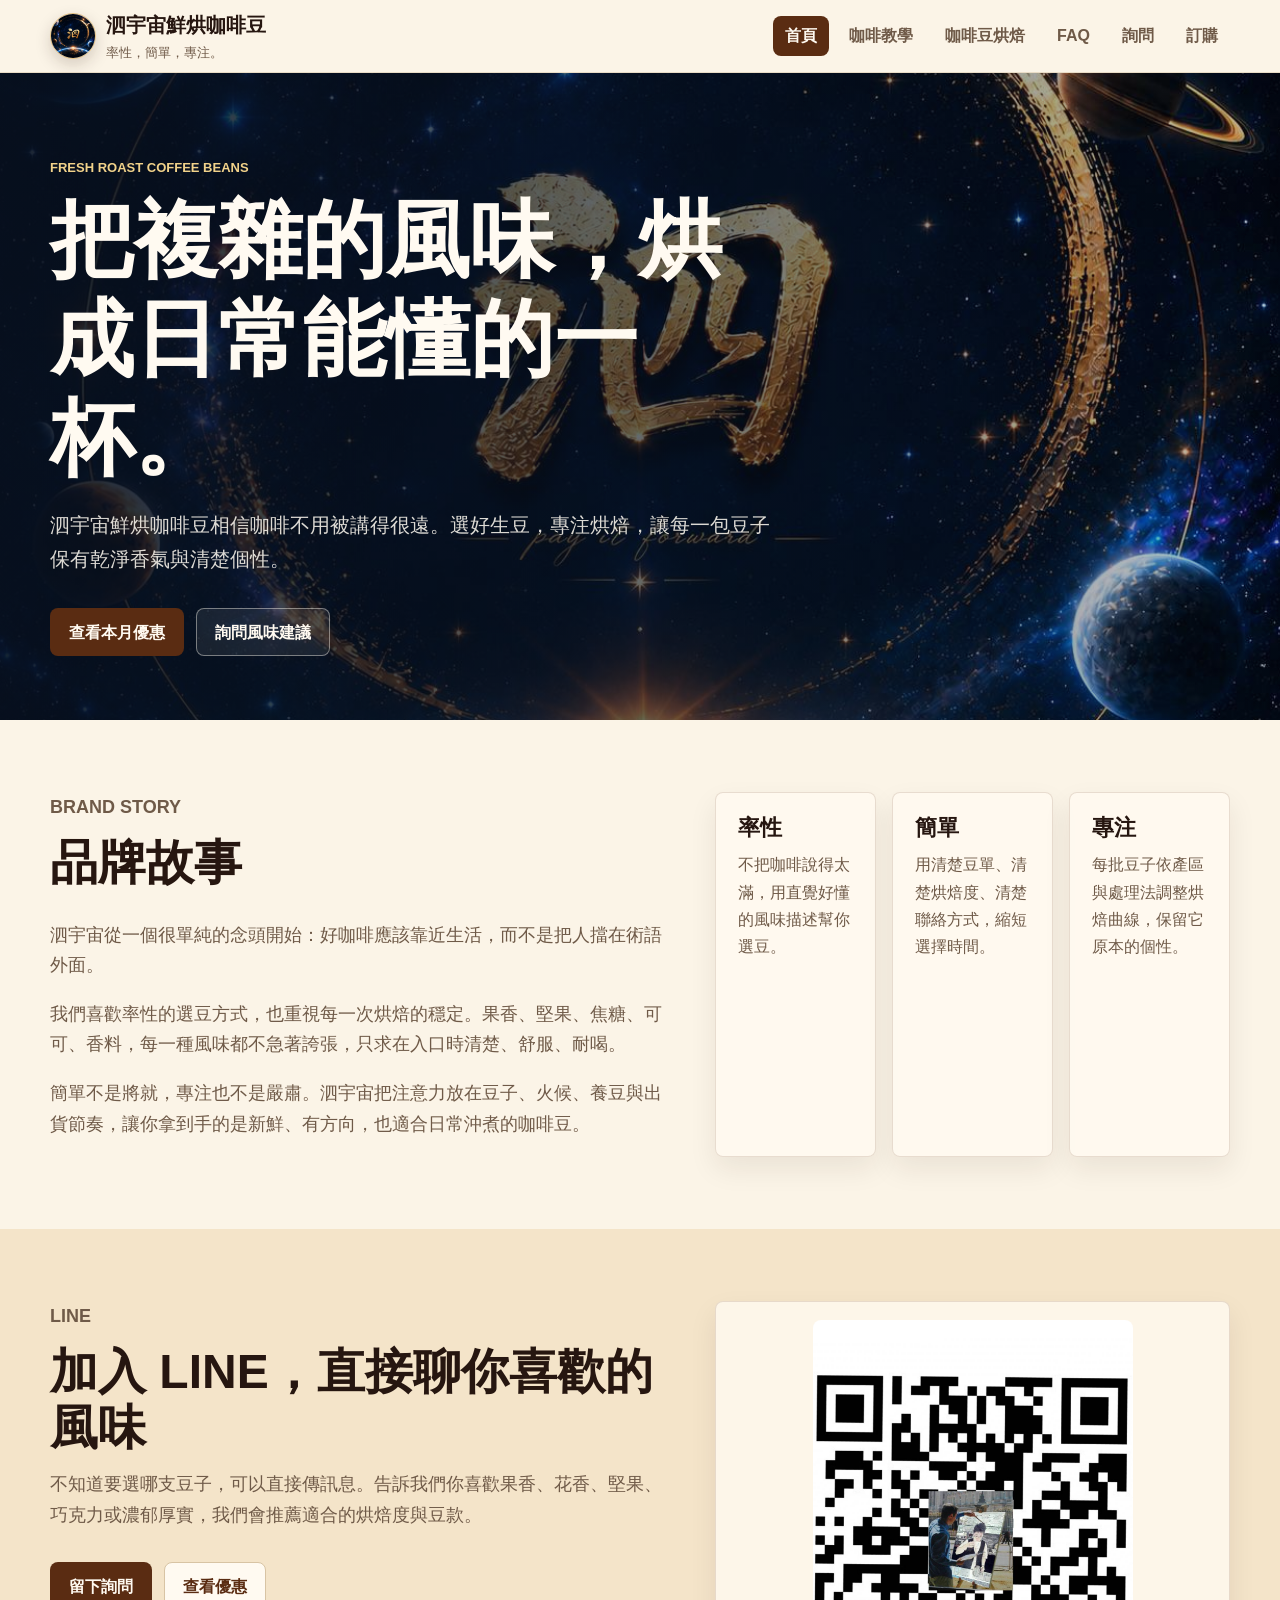
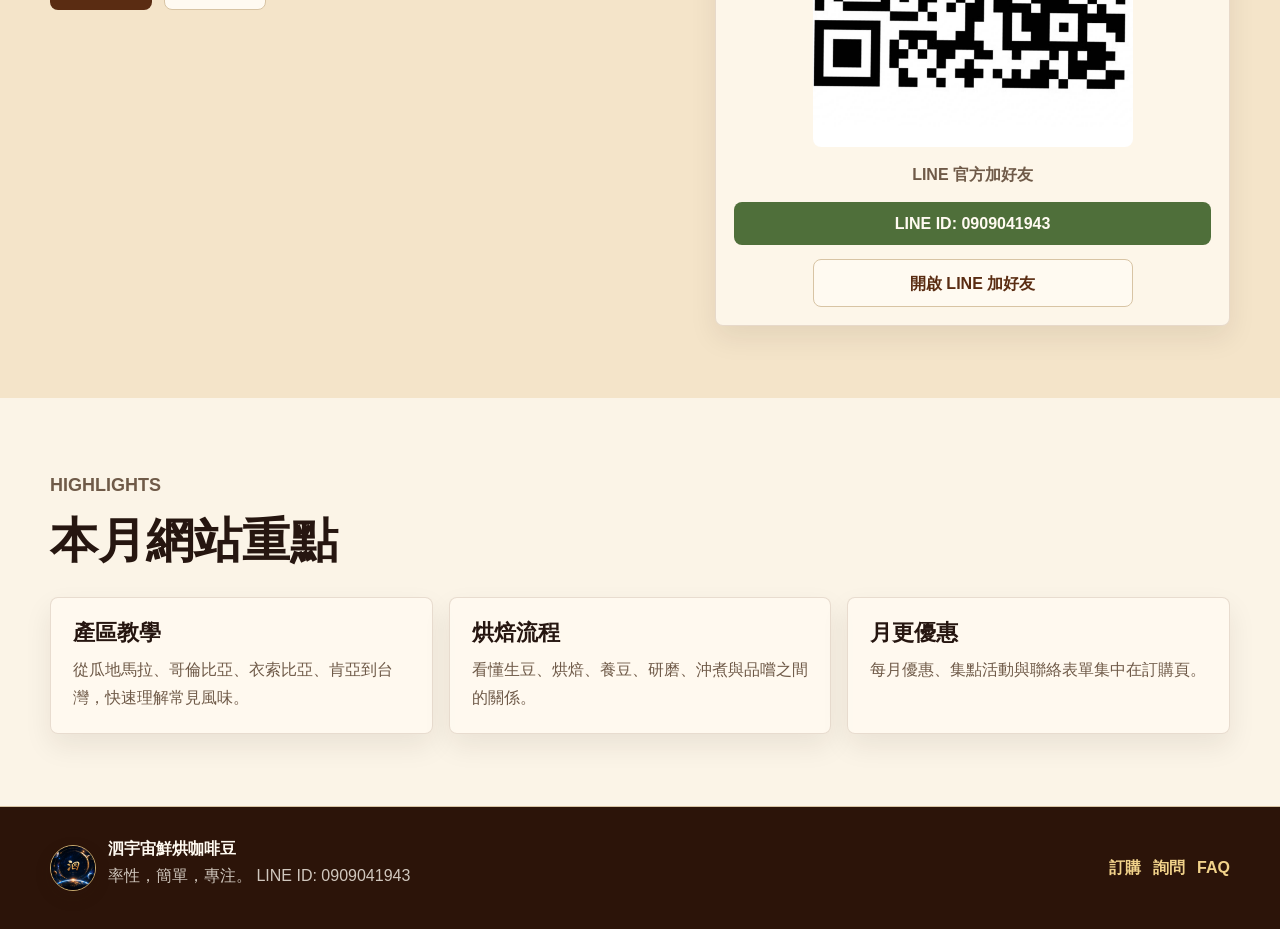
==== index.html @ 51070305 "Add files via upload" ====
<!doctype html>
<html lang="zh-Hant">
  <head>
    <meta charset="utf-8">
    <meta name="viewport" content="width=device-width, initial-scale=1">
    <title>泗宇宙鮮烘咖啡豆</title>
    <meta name="description" content="泗宇宙鮮烘咖啡豆，以率性、簡單、專注的方式烘出日常裡乾淨而有個性的咖啡。">
    <meta name="keywords" content="泗宇宙鮮烘咖啡豆, 鮮烘咖啡豆, 咖啡豆訂購, 手沖咖啡, LINE 訂購咖啡豆">
    <meta name="author" content="泗宇宙鮮烘咖啡豆">
    <meta name="theme-color" content="#07101f">
    <link rel="canonical" href="./index.html">
    <meta property="og:locale" content="zh_TW">
    <meta property="og:type" content="website">
    <meta property="og:site_name" content="泗宇宙鮮烘咖啡豆">
    <meta property="og:title" content="泗宇宙鮮烘咖啡豆">
    <meta property="og:description" content="率性、簡單、專注。以鮮烘豆單與 LINE 諮詢，找到適合日常的一杯咖啡。">
    <meta property="og:url" content="./index.html">
    <meta property="og:image" content="assets/images/social/og-siyu-coffee.png">
    <meta name="twitter:card" content="summary_large_image">
    <meta name="twitter:title" content="泗宇宙鮮烘咖啡豆">
    <meta name="twitter:description" content="率性、簡單、專注。以鮮烘豆單與 LINE 諮詢，找到適合日常的一杯咖啡。">
    <meta name="twitter:image" content="assets/images/social/og-siyu-coffee.png">
    <link rel="icon" href="assets/images/logo/siyu-logo.jpg">
    <link rel="apple-touch-icon" href="assets/images/logo/siyu-logo.jpg">
    <link rel="stylesheet" href="assets/css/styles.css">
    <script type="application/ld+json">
      {
        "@context": "https://schema.org",
        "@type": "Store",
        "name": "泗宇宙鮮烘咖啡豆",
        "description": "鮮烘咖啡豆、月豆單、咖啡風味建議與 LINE 訂購諮詢。",
        "image": "assets/images/social/og-siyu-coffee.png",
        "logo": "assets/images/logo/siyu-logo.jpg",
        "url": "./index.html",
        "contactPoint": {
          "@type": "ContactPoint",
          "contactType": "customer service",
          "telephone": "0909041943",
          "areaServed": "TW",
          "availableLanguage": ["zh-Hant"]
        }
      }
    </script>
  </head>
  <body data-page="home">
    <header class="site-header" id="site-header"></header>
    <main id="app" class="site-main"></main>
    <footer class="site-footer" id="site-footer"></footer>
    <script src="https://code.jquery.com/jquery-3.7.1.min.js"></script>
    <script src="assets/js/form-config.js"></script>
    <script src="assets/js/app.js"></script>
  </body>
</html>
---- assets/css/styles.css ----
:root {
  --ink: #261610;
  --muted: #6f5a48;
  --paper: #fbf4e7;
  --paper-strong: #f4e4c9;
  --coffee: #5a2c12;
  --coffee-dark: #2c1409;
  --gold: #d7a64f;
  --gold-soft: #f1d28a;
  --space: #07101f;
  --space-2: #102746;
  --leaf: #4f6f3a;
  --line: #d8c4a4;
  --white: #fffaf1;
  --danger: #9b2e1f;
  --success: #476d3b;
  --shadow: 0 16px 40px rgba(44, 20, 9, 0.16);
  --radius: 8px;
}

* {
  box-sizing: border-box;
}

html {
  scroll-behavior: smooth;
}

body {
  margin: 0;
  color: var(--ink);
  background: var(--paper);
  font-family: "Noto Sans TC", "Microsoft JhengHei", Arial, sans-serif;
  line-height: 1.7;
}

img {
  display: block;
  max-width: 100%;
}

a {
  color: inherit;
  text-decoration: none;
}

.site-header {
  position: sticky;
  top: 0;
  z-index: 30;
  border-bottom: 1px solid rgba(216, 196, 164, 0.5);
  background: rgba(251, 244, 231, 0.94);
  backdrop-filter: blur(12px);
}

.nav-wrap {
  display: flex;
  align-items: center;
  justify-content: space-between;
  width: min(1180px, calc(100% - 32px));
  min-height: 72px;
  margin: 0 auto;
  gap: 24px;
}

.brand-link {
  display: inline-grid;
  grid-template-columns: 46px minmax(0, 1fr);
  align-items: center;
  gap: 10px;
  min-width: 220px;
}

.brand-logo,
.footer-logo {
  width: 46px;
  height: 46px;
  border: 1px solid rgba(215, 166, 79, 0.65);
  border-radius: 50%;
  object-fit: cover;
  box-shadow: 0 6px 16px rgba(44, 20, 9, 0.18);
}

.brand-copy {
  display: grid;
  gap: 0;
  min-width: 0;
}

.brand-copy strong {
  font-size: 20px;
  letter-spacing: 0;
}

.brand-copy span {
  color: var(--muted);
  font-size: 13px;
}

.nav-toggle {
  display: none;
  width: 44px;
  height: 44px;
  border: 1px solid var(--line);
  border-radius: var(--radius);
  background: var(--white);
  color: var(--coffee);
  font-size: 24px;
  cursor: pointer;
}

.nav-list {
  display: flex;
  align-items: center;
  justify-content: flex-end;
  margin: 0;
  padding: 0;
  gap: 8px;
  list-style: none;
}

.nav-list a {
  display: inline-flex;
  align-items: center;
  min-height: 40px;
  padding: 0 12px;
  border-radius: var(--radius);
  color: var(--muted);
  font-weight: 700;
  white-space: nowrap;
}

.nav-list a:hover,
.nav-list a.is-active {
  background: var(--coffee);
  color: var(--white);
}

.site-main {
  min-height: calc(100vh - 220px);
}

.section {
  padding: 72px 0;
}

.section.alt {
  background: var(--paper-strong);
}

.container {
  width: min(1180px, calc(100% - 32px));
  margin: 0 auto;
}

.hero {
  position: relative;
  overflow: hidden;
  background: var(--space);
  color: var(--white);
}

.hero::before {
  content: "";
  position: absolute;
  inset: 0;
  background:
    linear-gradient(90deg, rgba(7, 16, 31, 0.92), rgba(7, 16, 31, 0.62), rgba(7, 16, 31, 0.2)),
    var(--hero-image);
  background-position: center;
  background-size: cover;
  transform: scale(1.02);
}

.hero .container {
  position: relative;
  display: grid;
  align-items: center;
  min-height: 620px;
  padding: 84px 0 64px;
}

.hero-content {
  max-width: 720px;
}

.kicker {
  margin: 0 0 12px;
  color: var(--gold-soft);
  font-size: 13px;
  font-weight: 800;
  letter-spacing: 0;
  text-transform: uppercase;
}

h1,
h2,
h3 {
  margin: 0;
  line-height: 1.18;
}

h1 {
  max-width: 760px;
  font-size: clamp(40px, 7vw, 84px);
}

h2 {
  font-size: clamp(28px, 4vw, 48px);
}

h3 {
  font-size: 22px;
}

.lead {
  max-width: 720px;
  margin: 20px 0 0;
  color: rgba(255, 250, 241, 0.86);
  font-size: 20px;
}

.page-hero {
  background:
    linear-gradient(135deg, rgba(251, 244, 231, 0.96), rgba(244, 228, 201, 0.92)),
    radial-gradient(circle at top right, rgba(215, 166, 79, 0.22), transparent 42%);
  border-bottom: 1px solid var(--line);
}

.page-hero .container {
  display: grid;
  grid-template-columns: minmax(0, 1fr) minmax(280px, 430px);
  align-items: center;
  padding: 72px 0;
  gap: 44px;
}

.simple-hero .container {
  grid-template-columns: 1fr;
}

.page-hero .lead {
  color: var(--muted);
}

.page-hero-image {
  aspect-ratio: 4 / 3;
  overflow: hidden;
  border: 1px solid rgba(90, 44, 18, 0.14);
  border-radius: var(--radius);
  box-shadow: var(--shadow);
  background: var(--white);
}

.page-hero-image img {
  width: 100%;
  height: 100%;
  object-fit: cover;
}

.actions {
  display: flex;
  flex-wrap: wrap;
  margin-top: 32px;
  gap: 12px;
}

.button {
  display: inline-flex;
  align-items: center;
  justify-content: center;
  min-height: 48px;
  padding: 0 18px;
  border: 1px solid transparent;
  border-radius: var(--radius);
  background: var(--coffee);
  color: var(--white);
  font-weight: 800;
  cursor: pointer;
}

.button:hover {
  background: var(--coffee-dark);
}

.button.secondary {
  border-color: rgba(255, 250, 241, 0.42);
  background: rgba(255, 250, 241, 0.08);
}

.button.light {
  border-color: var(--line);
  background: var(--white);
  color: var(--coffee);
}

.section-title {
  display: grid;
  max-width: 760px;
  margin-bottom: 28px;
  gap: 12px;
}

.section-title p {
  margin: 0;
  color: var(--muted);
  font-size: 18px;
}

.story-grid,
.line-grid,
.two-col {
  display: grid;
  grid-template-columns: minmax(0, 1.1fr) minmax(280px, 0.9fr);
  gap: 36px;
}

.prose {
  color: var(--muted);
  font-size: 18px;
}

.prose p {
  margin: 0 0 18px;
}

.card-grid {
  display: grid;
  grid-template-columns: repeat(3, minmax(0, 1fr));
  gap: 16px;
}

.card,
.form-panel,
.qr-panel {
  border: 1px solid rgba(90, 44, 18, 0.14);
  border-radius: var(--radius);
  background: rgba(255, 250, 241, 0.82);
  box-shadow: 0 12px 28px rgba(44, 20, 9, 0.08);
}

.card {
  padding: 22px;
}

.card p {
  margin: 10px 0 0;
  color: var(--muted);
}

.tag-row {
  display: flex;
  flex-wrap: wrap;
  margin-top: 16px;
  gap: 8px;
}

.tag {
  display: inline-flex;
  align-items: center;
  min-height: 30px;
  padding: 0 10px;
  border: 1px solid rgba(90, 44, 18, 0.16);
  border-radius: 999px;
  background: #fff7e8;
  color: var(--coffee);
  font-size: 13px;
  font-weight: 800;
}

.origin-grid {
  display: grid;
  grid-template-columns: repeat(4, minmax(0, 1fr));
  gap: 16px;
}

.origin-card h3 {
  display: flex;
  align-items: center;
  justify-content: space-between;
  gap: 12px;
}

.origin-card small {
  display: block;
  margin-top: 8px;
  color: var(--coffee);
  font-weight: 800;
}

.steps-grid {
  display: grid;
  grid-template-columns: repeat(5, minmax(0, 1fr));
  gap: 14px;
}

.step-card {
  display: grid;
  align-content: start;
}

.step-image,
.faq-image {
  overflow: hidden;
  margin: 0 0 16px;
  border: 1px solid rgba(90, 44, 18, 0.12);
  border-radius: var(--radius);
  background: var(--white);
}

.step-image {
  aspect-ratio: 4 / 3;
}

.step-image img,
.faq-image img {
  width: 100%;
  height: 100%;
  object-fit: cover;
}

.step-number {
  display: inline-flex;
  align-items: center;
  justify-content: center;
  width: 44px;
  height: 44px;
  margin-bottom: 14px;
  border-radius: 50%;
  background: var(--coffee);
  color: var(--white);
  font-weight: 900;
}

.focus {
  margin-top: 14px;
  padding-top: 12px;
  border-top: 1px solid var(--line);
  color: var(--coffee);
  font-size: 14px;
  font-weight: 800;
}

.faq-list {
  display: grid;
  gap: 12px;
}

.faq-card-grid {
  display: grid;
  grid-template-columns: repeat(2, minmax(0, 1fr));
  gap: 16px;
}

.faq-card {
  display: grid;
  grid-template-columns: 190px minmax(0, 1fr);
  gap: 18px;
  min-height: 156px;
  padding: 22px;
  border: 1px solid rgba(90, 44, 18, 0.16);
  border-radius: var(--radius);
  background:
    linear-gradient(135deg, rgba(255, 250, 241, 0.96), rgba(244, 228, 201, 0.72));
  box-shadow: 0 12px 28px rgba(44, 20, 9, 0.08);
}

.faq-image {
  align-self: stretch;
  min-height: 164px;
  margin: 0;
}

.faq-copy {
  display: grid;
  grid-template-columns: 72px minmax(0, 1fr);
  gap: 18px;
  align-items: start;
}

.faq-badge {
  display: inline-flex;
  align-items: center;
  justify-content: center;
  width: 64px;
  height: 64px;
  border-radius: 50%;
  background: var(--coffee);
  color: var(--white);
  font-size: 20px;
  font-weight: 900;
}

.faq-card h3 {
  font-size: 21px;
}

.faq-card p {
  margin: 10px 0 0;
  color: var(--muted);
}

.faq-item {
  border: 1px solid rgba(90, 44, 18, 0.16);
  border-radius: var(--radius);
  background: var(--white);
}

.faq-question {
  width: 100%;
  min-height: 58px;
  padding: 14px 18px;
  border: 0;
  background: transparent;
  color: var(--ink);
  font: inherit;
  font-weight: 900;
  text-align: left;
  cursor: pointer;
}

.faq-answer {
  display: none;
  padding: 0 18px 18px;
  color: var(--muted);
}

.faq-item.is-open .faq-answer {
  display: block;
}

.qr-panel {
  display: grid;
  align-content: start;
  padding: 18px;
  gap: 14px;
}

.qr-link {
  display: grid;
  gap: 14px;
  text-align: center;
}

.qr-link img {
  width: min(100%, 320px);
  margin: 0 auto;
  border-radius: var(--radius);
}

.qr-link span {
  color: var(--muted);
  font-weight: 900;
}

.qr-link:hover span {
  color: var(--coffee);
}

.qr-panel p {
  margin: 0;
  color: var(--muted);
  text-align: center;
}

.line-id {
  display: inline-flex;
  align-items: center;
  justify-content: center;
  padding: 8px 12px;
  border-radius: var(--radius);
  background: var(--leaf);
  color: var(--white);
  font-weight: 900;
}

.qr-button {
  width: min(100%, 320px);
  margin: 0 auto;
}

.menu-grid {
  display: grid;
  grid-template-columns: repeat(4, minmax(0, 1fr));
  gap: 16px;
}

.bean-meta {
  margin-top: 12px;
  color: var(--coffee);
  font-weight: 900;
}

.note-list {
  display: grid;
  margin: 0;
  padding: 0;
  gap: 10px;
  list-style: none;
}

.note-list li {
  padding: 14px 16px;
  border-left: 4px solid var(--gold);
  border-radius: var(--radius);
  background: var(--white);
  color: var(--muted);
}

.form-panel {
  padding: 24px;
}

.form-grid {
  display: grid;
  grid-template-columns: repeat(2, minmax(0, 1fr));
  gap: 16px;
}

.field.full {
  grid-column: 1 / -1;
}

label {
  display: grid;
  gap: 6px;
  color: var(--coffee);
  font-weight: 900;
}

input,
select,
textarea {
  width: 100%;
  min-height: 46px;
  padding: 10px 12px;
  border: 1px solid var(--line);
  border-radius: var(--radius);
  background: var(--white);
  color: var(--ink);
  font: inherit;
}

textarea {
  min-height: 132px;
  resize: vertical;
}

.form-status {
  min-height: 28px;
  margin-top: 14px;
  color: var(--muted);
  font-weight: 800;
}

.form-status.success {
  color: var(--success);
}

.form-status.error {
  color: var(--danger);
}

.site-footer {
  border-top: 1px solid var(--line);
  background: var(--coffee-dark);
  color: var(--white);
}

.footer-wrap {
  display: grid;
  grid-template-columns: minmax(0, 1fr) auto;
  align-items: center;
  width: min(1180px, calc(100% - 32px));
  margin: 0 auto;
  padding: 28px 0;
  gap: 20px;
}

.footer-wrap p {
  margin: 0;
  color: rgba(255, 250, 241, 0.78);
}

.footer-wrap > div:first-child {
  display: grid;
  grid-template-columns: 46px minmax(0, 1fr);
  align-items: center;
  gap: 12px;
}

.footer-logo {
  grid-row: span 2;
  border-color: rgba(241, 210, 138, 0.8);
}

.mini-links {
  display: flex;
  flex-wrap: wrap;
  gap: 12px;
}

.mini-links a {
  color: var(--gold-soft);
  font-weight: 800;
}

.thanks-panel {
  display: grid;
  min-height: 58vh;
  place-items: center;
  text-align: center;
}

.thanks-panel .card {
  max-width: 620px;
}

.thanks-panel h1 {
  font-size: clamp(30px, 5vw, 48px);
}

@media (max-width: 980px) {
  .page-hero .container,
  .story-grid,
  .line-grid,
  .two-col {
    grid-template-columns: 1fr;
  }

  .origin-grid,
  .menu-grid {
    grid-template-columns: repeat(2, minmax(0, 1fr));
  }

  .steps-grid {
    grid-template-columns: repeat(2, minmax(0, 1fr));
  }

  .card-grid {
    grid-template-columns: 1fr;
  }

  .faq-card-grid {
    grid-template-columns: 1fr;
  }
}

@media (max-width: 760px) {
  .nav-wrap {
    min-height: 64px;
  }

  .brand-link {
    grid-template-columns: 40px minmax(0, 1fr);
    min-width: 0;
  }

  .brand-logo {
    width: 40px;
    height: 40px;
  }

  .brand-copy strong {
    font-size: 17px;
  }

  .brand-copy span {
    font-size: 12px;
  }

  .nav-toggle {
    display: inline-flex;
    align-items: center;
    justify-content: center;
  }

  .nav-list {
    position: absolute;
    top: 64px;
    right: 16px;
    left: 16px;
    display: none;
    padding: 10px;
    border: 1px solid var(--line);
    border-radius: var(--radius);
    background: var(--white);
    box-shadow: var(--shadow);
  }

  .nav-list.is-open {
    display: grid;
  }

  .nav-list a {
    justify-content: center;
  }

  .hero .container {
    min-height: 560px;
  }

  .lead {
    font-size: 18px;
  }

  .section {
    padding: 52px 0;
  }

  .origin-grid,
  .menu-grid,
  .steps-grid,
  .form-grid {
    grid-template-columns: 1fr;
  }

  .faq-card {
    grid-template-columns: 1fr;
  }

  .faq-copy {
    grid-template-columns: 1fr;
  }

  .footer-wrap {
    grid-template-columns: 1fr;
  }
}
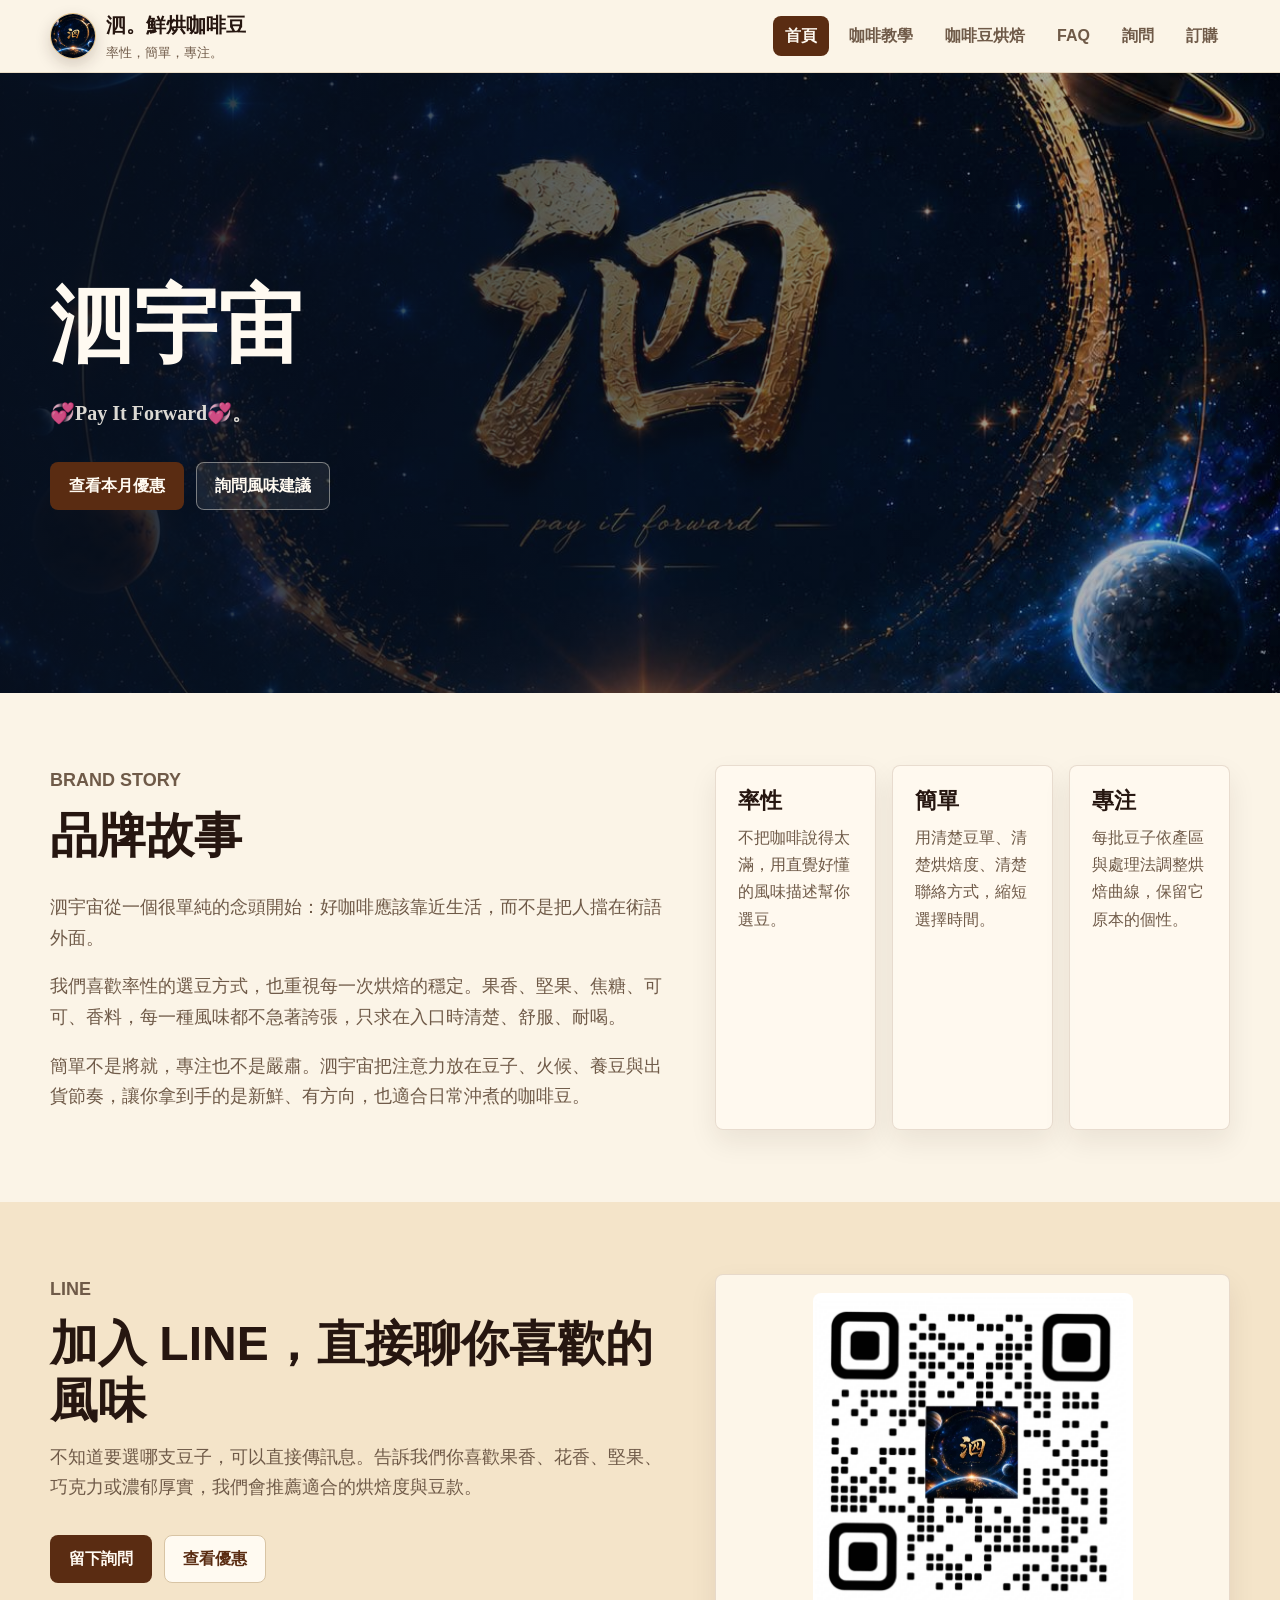
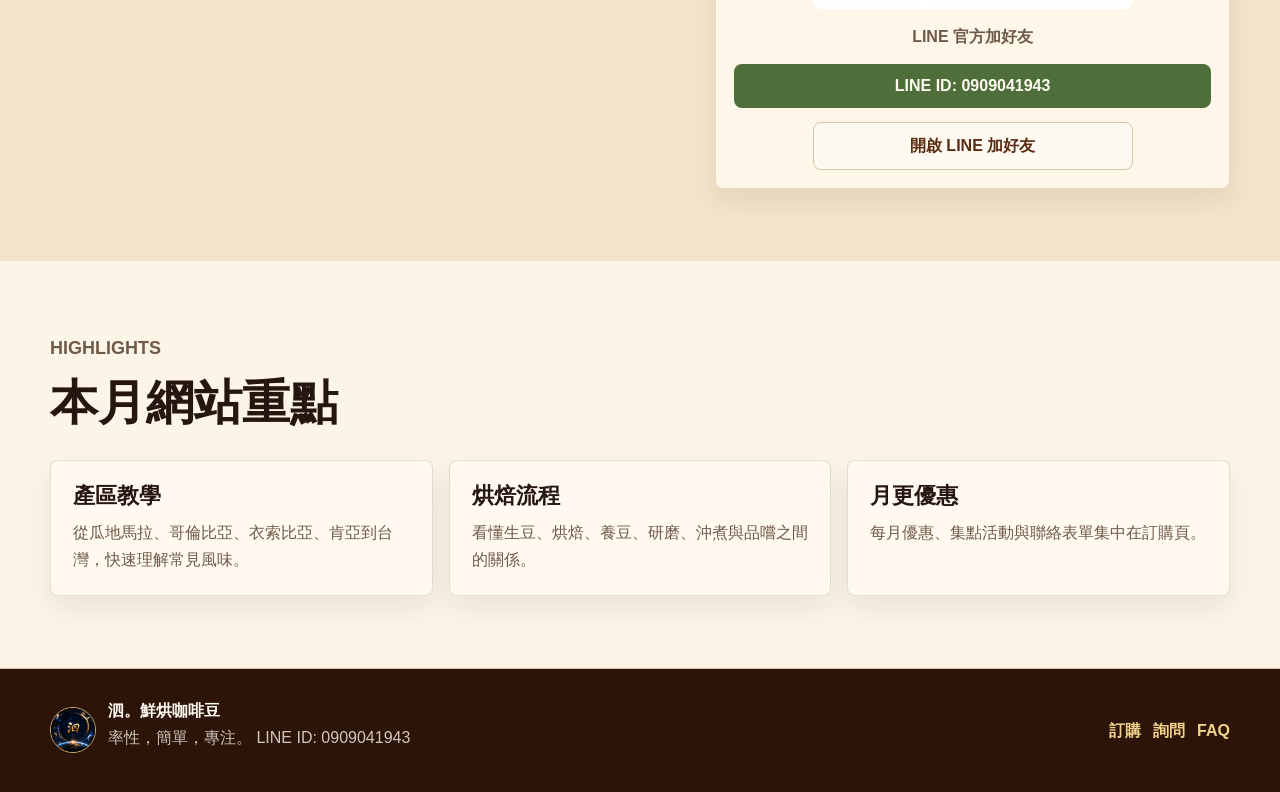
==== commit 95d1ecca: "Add files via upload" ====
--- a/index.html
+++ b/index.html
@@ -1,53 +1,53 @@
-<!doctype html>
-<html lang="zh-Hant">
-  <head>
-    <meta charset="utf-8">
-    <meta name="viewport" content="width=device-width, initial-scale=1">
-    <title>泗宇宙鮮烘咖啡豆</title>
-    <meta name="description" content="泗宇宙鮮烘咖啡豆，以率性、簡單、專注的方式烘出日常裡乾淨而有個性的咖啡。">
-    <meta name="keywords" content="泗宇宙鮮烘咖啡豆, 鮮烘咖啡豆, 咖啡豆訂購, 手沖咖啡, LINE 訂購咖啡豆">
-    <meta name="author" content="泗宇宙鮮烘咖啡豆">
-    <meta name="theme-color" content="#07101f">
-    <link rel="canonical" href="./index.html">
-    <meta property="og:locale" content="zh_TW">
-    <meta property="og:type" content="website">
-    <meta property="og:site_name" content="泗宇宙鮮烘咖啡豆">
-    <meta property="og:title" content="泗宇宙鮮烘咖啡豆">
-    <meta property="og:description" content="率性、簡單、專注。以鮮烘豆單與 LINE 諮詢，找到適合日常的一杯咖啡。">
-    <meta property="og:url" content="./index.html">
-    <meta property="og:image" content="assets/images/social/og-siyu-coffee.png">
-    <meta name="twitter:card" content="summary_large_image">
-    <meta name="twitter:title" content="泗宇宙鮮烘咖啡豆">
-    <meta name="twitter:description" content="率性、簡單、專注。以鮮烘豆單與 LINE 諮詢，找到適合日常的一杯咖啡。">
-    <meta name="twitter:image" content="assets/images/social/og-siyu-coffee.png">
-    <link rel="icon" href="assets/images/logo/siyu-logo.jpg">
-    <link rel="apple-touch-icon" href="assets/images/logo/siyu-logo.jpg">
-    <link rel="stylesheet" href="assets/css/styles.css">
-    <script type="application/ld+json">
-      {
-        "@context": "https://schema.org",
-        "@type": "Store",
-        "name": "泗宇宙鮮烘咖啡豆",
-        "description": "鮮烘咖啡豆、月豆單、咖啡風味建議與 LINE 訂購諮詢。",
-        "image": "assets/images/social/og-siyu-coffee.png",
-        "logo": "assets/images/logo/siyu-logo.jpg",
-        "url": "./index.html",
-        "contactPoint": {
-          "@type": "ContactPoint",
-          "contactType": "customer service",
-          "telephone": "0909041943",
-          "areaServed": "TW",
-          "availableLanguage": ["zh-Hant"]
-        }
-      }
-    </script>
-  </head>
-  <body data-page="home">
-    <header class="site-header" id="site-header"></header>
-    <main id="app" class="site-main"></main>
-    <footer class="site-footer" id="site-footer"></footer>
-    <script src="https://code.jquery.com/jquery-3.7.1.min.js"></script>
-    <script src="assets/js/form-config.js"></script>
-    <script src="assets/js/app.js"></script>
-  </body>
-</html>
+<!doctype html>
+<html lang="zh-Hant">
+  <head>
+    <meta charset="utf-8">
+    <meta name="viewport" content="width=device-width, initial-scale=1">
+    <title>泗。鮮烘咖啡豆</title>
+    <meta name="description" content="泗。鮮烘咖啡豆，以率性、簡單、專注的方式烘出日常裡乾淨而有個性的咖啡。">
+    <meta name="keywords" content="泗。鮮烘咖啡豆, 鮮烘咖啡豆, 咖啡豆訂購, 手沖咖啡, LINE 訂購咖啡豆">
+    <meta name="author" content="泗。鮮烘咖啡豆">
+    <meta name="theme-color" content="#07101f">
+    <link rel="canonical" href="./index.html">
+    <meta property="og:locale" content="zh_TW">
+    <meta property="og:type" content="website">
+    <meta property="og:site_name" content="泗。鮮烘咖啡豆">
+    <meta property="og:title" content="泗。鮮烘咖啡豆">
+    <meta property="og:description" content="率性、簡單、專注。以鮮烘豆單與 LINE 諮詢，找到適合日常的一杯咖啡。">
+    <meta property="og:url" content="./index.html">
+    <meta property="og:image" content="assets/images/social/og-siyu-coffee.png">
+    <meta name="twitter:card" content="summary_large_image">
+    <meta name="twitter:title" content="泗。鮮烘咖啡豆">
+    <meta name="twitter:description" content="率性、簡單、專注。以鮮烘豆單與 LINE 諮詢，找到適合日常的一杯咖啡。">
+    <meta name="twitter:image" content="assets/images/social/og-siyu-coffee.png">
+    <link rel="icon" href="assets/images/logo/siyu-logo.jpg">
+    <link rel="apple-touch-icon" href="assets/images/logo/siyu-logo.jpg">
+    <link rel="stylesheet" href="assets/css/styles.css">
+    <script type="application/ld+json">
+      {
+        "@context": "https://schema.org",
+        "@type": "Store",
+        "name": "泗。鮮烘咖啡豆",
+        "description": "鮮烘咖啡豆、月豆單、咖啡風味建議與 LINE 訂購諮詢。",
+        "image": "assets/images/social/og-siyu-coffee.png",
+        "logo": "assets/images/logo/siyu-logo.jpg",
+        "url": "./index.html",
+        "contactPoint": {
+          "@type": "ContactPoint",
+          "contactType": "customer service",
+          "telephone": "0909041943",
+          "areaServed": "TW",
+          "availableLanguage": ["zh-Hant"]
+        }
+      }
+    </script>
+  </head>
+  <body data-page="home">
+    <header class="site-header" id="site-header"></header>
+    <main id="app" class="site-main"></main>
+    <footer class="site-footer" id="site-footer"></footer>
+    <script src="https://code.jquery.com/jquery-3.7.1.min.js"></script>
+    <script src="assets/js/form-config.js"></script>
+    <script src="assets/js/app.js"></script>
+  </body>
+</html>
--- a/assets/css/styles.css
+++ b/assets/css/styles.css
@@ -184,6 +184,19 @@
   max-width: 720px;
 }
 
+.hero-content h1,
+.hero-content .lead {
+  font-family: "Segoe Print", "DFKai-SB", "KaiTi", "Microsoft JhengHei", cursive;
+}
+
+.hero-content h1 {
+  font-weight: 700;
+}
+
+.hero-content .lead {
+  font-weight: 600;
+}
+
 .kicker {
   margin: 0 0 12px;
   color: var(--gold-soft);
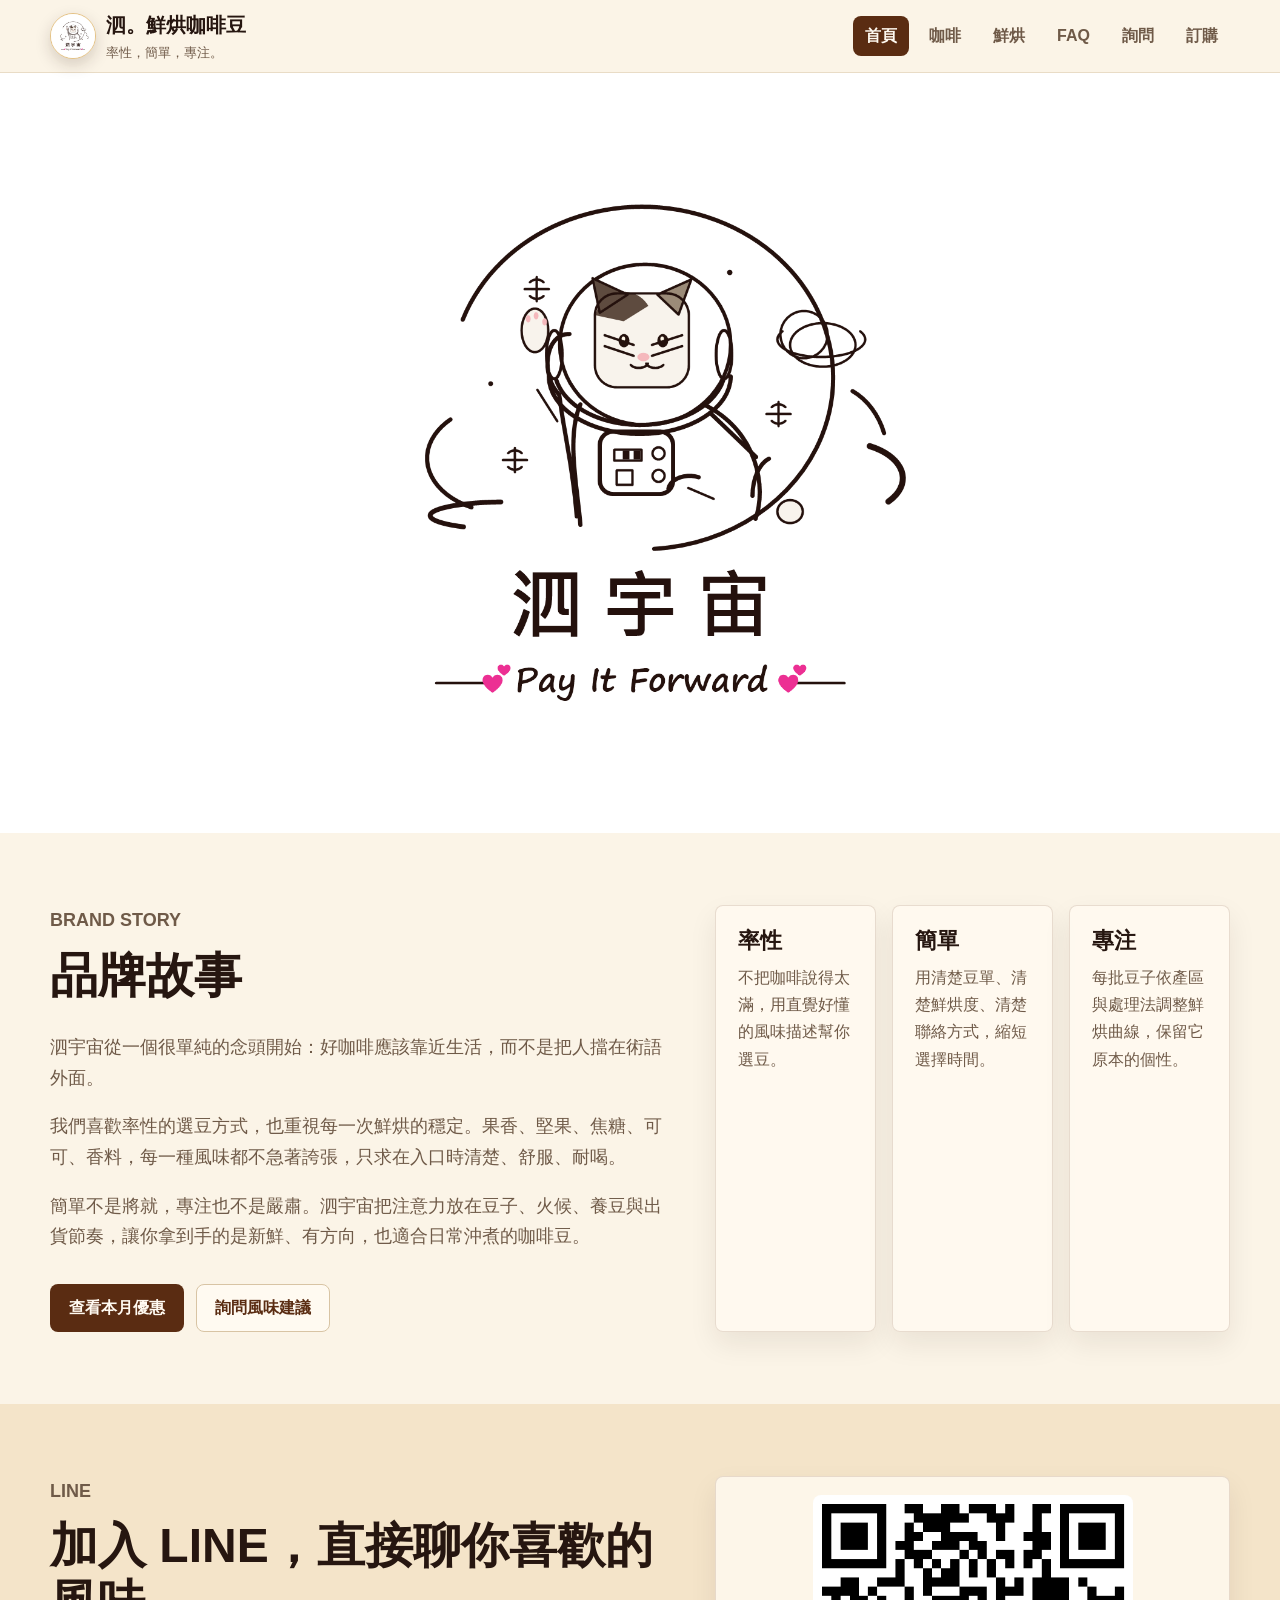
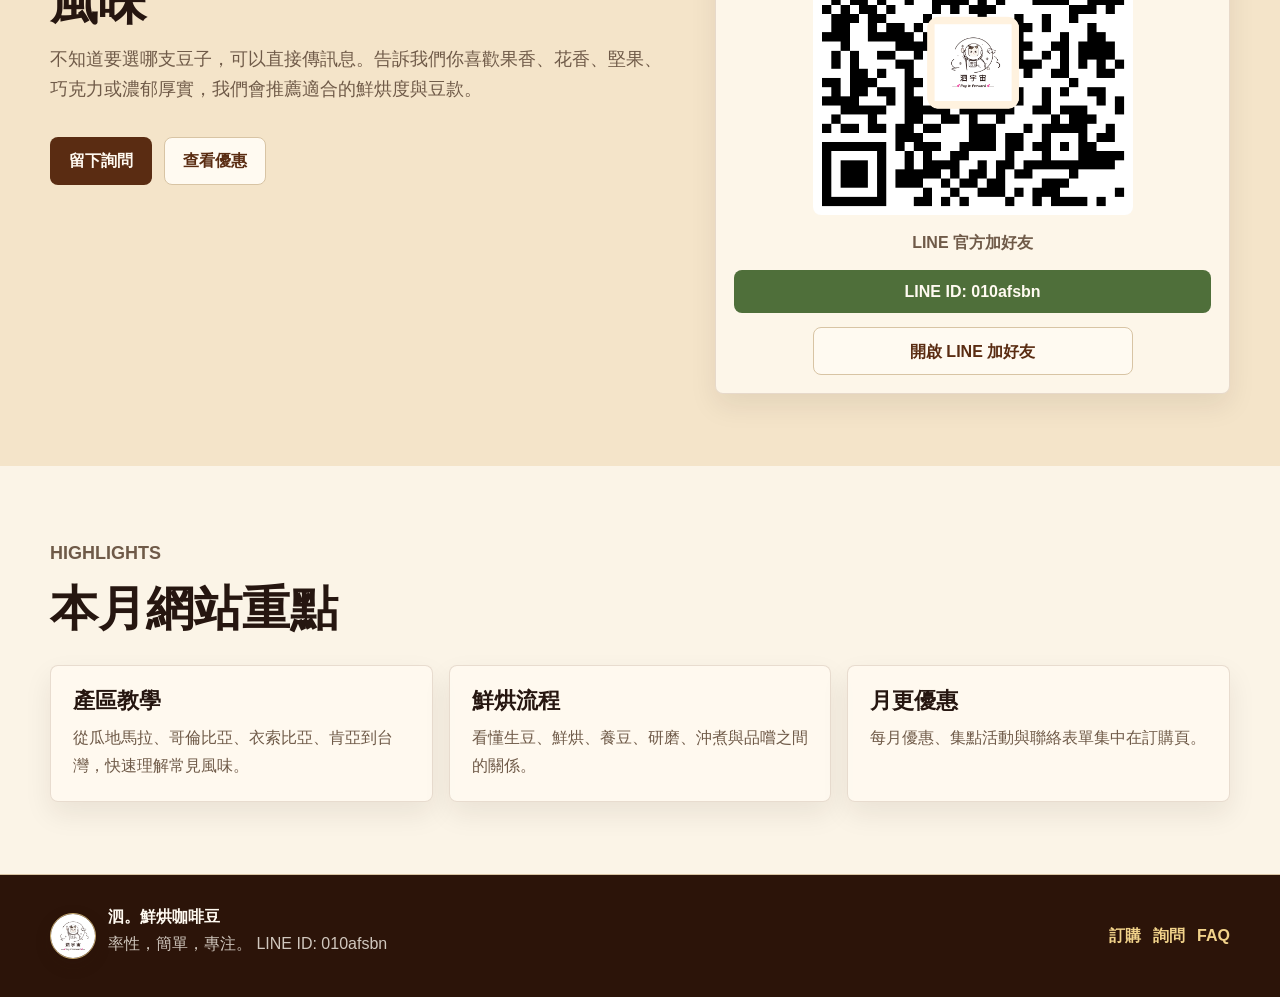
==== commit ca781620: "Add files via upload" ====
--- a/index.html
+++ b/index.html
@@ -20,8 +20,8 @@
     <meta name="twitter:title" content="泗。鮮烘咖啡豆">
     <meta name="twitter:description" content="率性、簡單、專注。以鮮烘豆單與 LINE 諮詢，找到適合日常的一杯咖啡。">
     <meta name="twitter:image" content="assets/images/social/og-siyu-coffee.png">
-    <link rel="icon" href="assets/images/logo/siyu-logo.jpg">
-    <link rel="apple-touch-icon" href="assets/images/logo/siyu-logo.jpg">
+    <link rel="icon" href="assets/images/logo/siyu-logo-cat.png">
+    <link rel="apple-touch-icon" href="assets/images/logo/siyu-logo-cat.png">
     <link rel="stylesheet" href="assets/css/styles.css">
     <script type="application/ld+json">
       {
@@ -30,15 +30,15 @@
         "name": "泗。鮮烘咖啡豆",
         "description": "鮮烘咖啡豆、月豆單、咖啡風味建議與 LINE 訂購諮詢。",
         "image": "assets/images/social/og-siyu-coffee.png",
-        "logo": "assets/images/logo/siyu-logo.jpg",
+        "logo": "assets/images/logo/siyu-logo-cat.png",
         "url": "./index.html",
-        "contactPoint": {
-          "@type": "ContactPoint",
-          "contactType": "customer service",
-          "telephone": "0909041943",
-          "areaServed": "TW",
-          "availableLanguage": ["zh-Hant"]
-        }
+        "contactPoint": {
+          "@type": "ContactPoint",
+          "contactType": "customer service",
+          "url": "https://page.line.me/010afsbn",
+          "areaServed": "TW",
+          "availableLanguage": ["zh-Hant"]
+        }
       }
     </script>
   </head>
--- a/assets/css/styles.css
+++ b/assets/css/styles.css
@@ -153,6 +153,18 @@
   margin: 0 auto;
 }
 
+.sr-only {
+  position: absolute;
+  width: 1px;
+  height: 1px;
+  padding: 0;
+  margin: -1px;
+  overflow: hidden;
+  clip: rect(0, 0, 0, 0);
+  white-space: nowrap;
+  border: 0;
+}
+
 .hero {
   position: relative;
   overflow: hidden;
@@ -170,6 +182,20 @@
   background-position: center;
   background-size: cover;
   transform: scale(1.02);
+}
+
+body[data-page="home"] .hero {
+  background: #ffffff;
+  color: var(--ink);
+}
+
+body[data-page="home"] .hero::before {
+  background: var(--hero-image) center / contain no-repeat #ffffff;
+  transform: none;
+}
+
+body[data-page="home"] .hero .container {
+  min-height: min(760px, calc(100vh - 72px));
 }
 
 .hero .container {
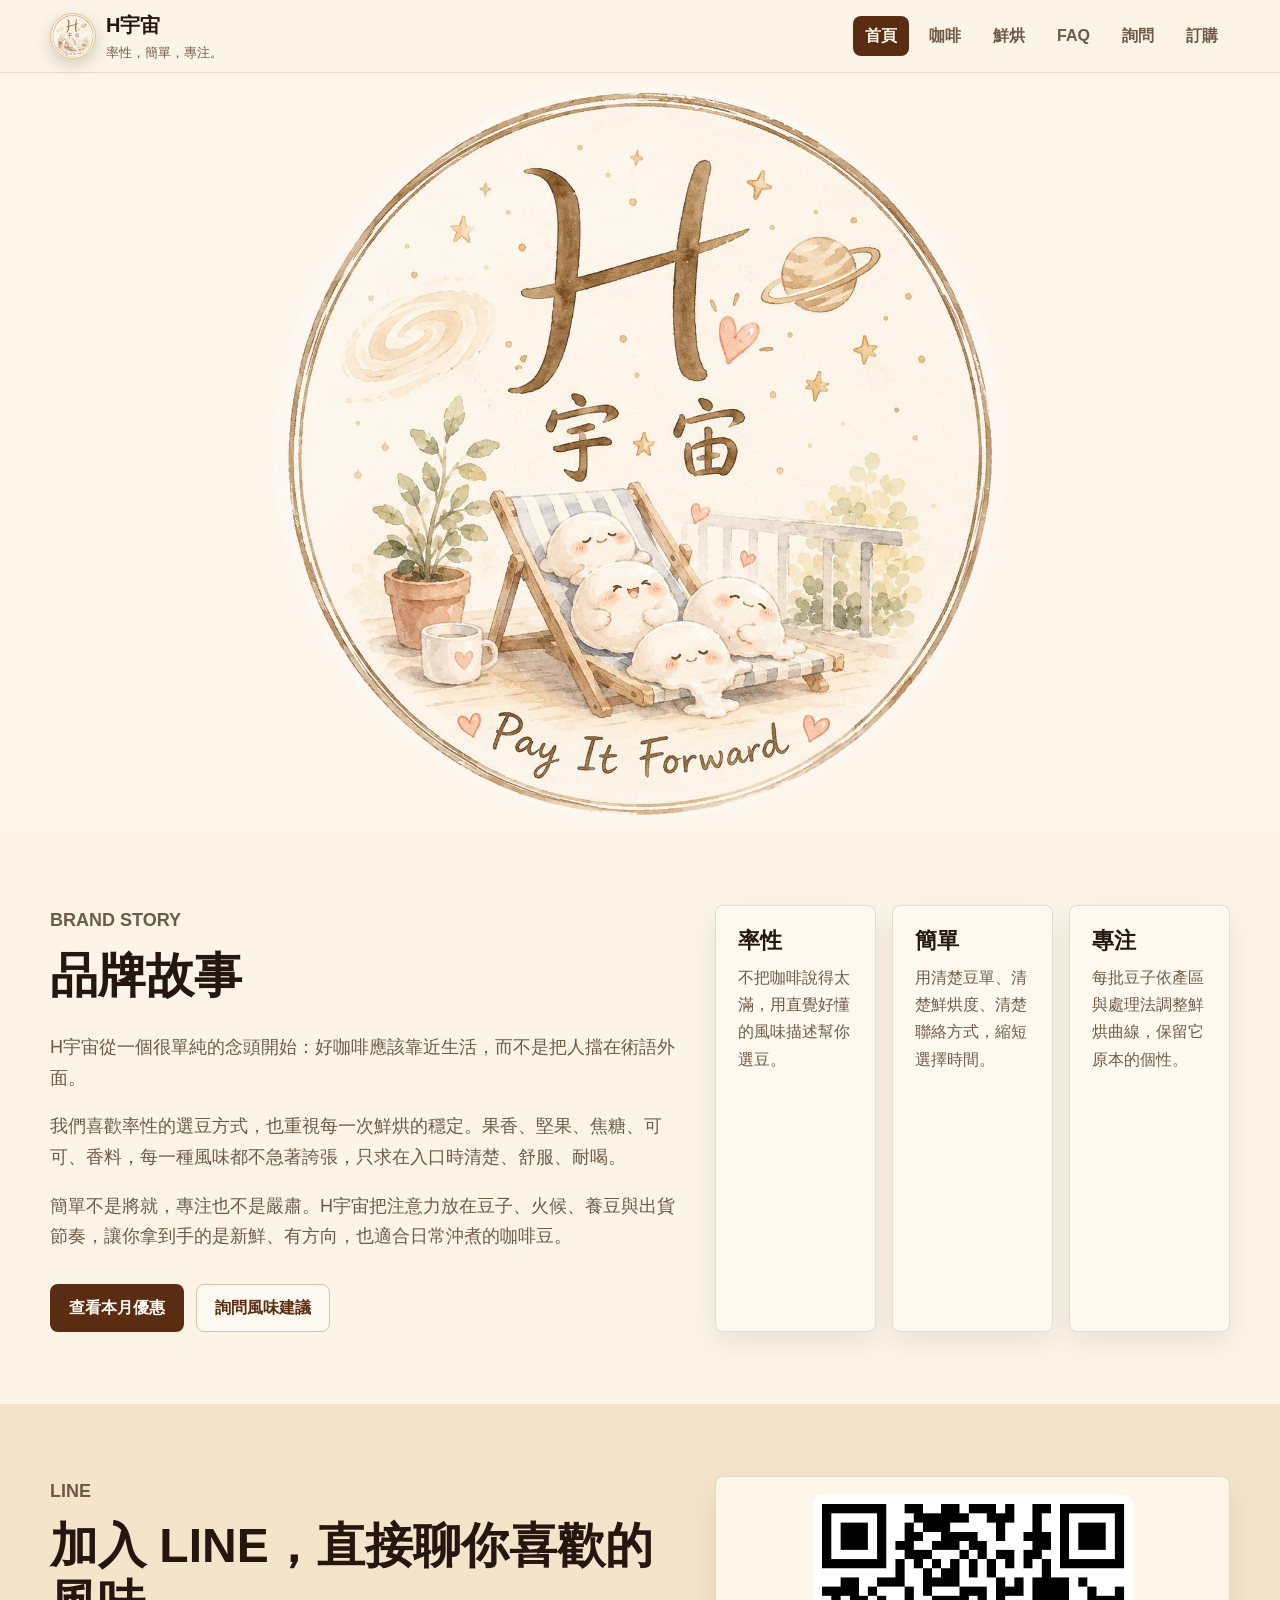
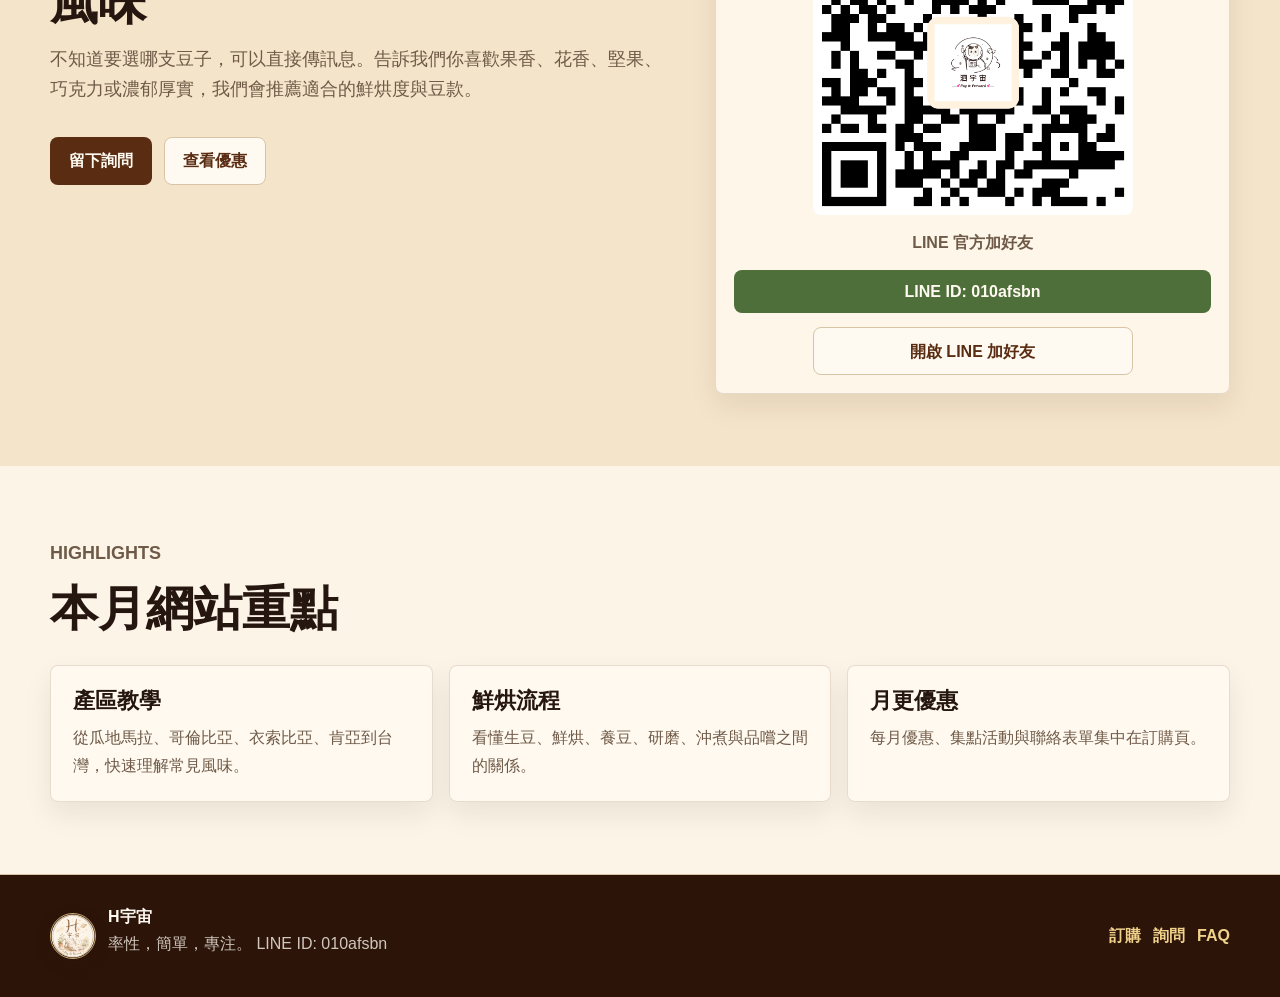
==== commit 590bc818: "Add files via upload" ====
--- a/index.html
+++ b/index.html
@@ -3,35 +3,35 @@
   <head>
     <meta charset="utf-8">
     <meta name="viewport" content="width=device-width, initial-scale=1">
-    <title>泗。鮮烘咖啡豆</title>
-    <meta name="description" content="泗。鮮烘咖啡豆，以率性、簡單、專注的方式烘出日常裡乾淨而有個性的咖啡。">
-    <meta name="keywords" content="泗。鮮烘咖啡豆, 鮮烘咖啡豆, 咖啡豆訂購, 手沖咖啡, LINE 訂購咖啡豆">
-    <meta name="author" content="泗。鮮烘咖啡豆">
+    <title>H宇宙</title>
+    <meta name="description" content="H宇宙，以率性、簡單、專注的方式烘出日常裡乾淨而有個性的咖啡。">
+    <meta name="keywords" content="H宇宙, 鮮烘咖啡豆, 咖啡豆訂購, 手沖咖啡, LINE 訂購咖啡豆">
+    <meta name="author" content="H宇宙">
     <meta name="theme-color" content="#07101f">
-    <link rel="canonical" href="./index.html">
+    <link rel="canonical" href="https://go1688tw.github.io/yn/">
     <meta property="og:locale" content="zh_TW">
     <meta property="og:type" content="website">
-    <meta property="og:site_name" content="泗。鮮烘咖啡豆">
-    <meta property="og:title" content="泗。鮮烘咖啡豆">
+    <meta property="og:site_name" content="H宇宙">
+    <meta property="og:title" content="H宇宙">
     <meta property="og:description" content="率性、簡單、專注。以鮮烘豆單與 LINE 諮詢，找到適合日常的一杯咖啡。">
-    <meta property="og:url" content="./index.html">
-    <meta property="og:image" content="assets/images/social/og-siyu-coffee.png">
+    <meta property="og:url" content="https://go1688tw.github.io/yn/">
+    <meta property="og:image" content="https://go1688tw.github.io/yn/assets/images/social/og-h-universe-pay-it-forward.png">
     <meta name="twitter:card" content="summary_large_image">
-    <meta name="twitter:title" content="泗。鮮烘咖啡豆">
+    <meta name="twitter:title" content="H宇宙">
     <meta name="twitter:description" content="率性、簡單、專注。以鮮烘豆單與 LINE 諮詢，找到適合日常的一杯咖啡。">
-    <meta name="twitter:image" content="assets/images/social/og-siyu-coffee.png">
-    <link rel="icon" href="assets/images/logo/siyu-logo-cat.png">
-    <link rel="apple-touch-icon" href="assets/images/logo/siyu-logo-cat.png">
-    <link rel="stylesheet" href="assets/css/styles.css">
+    <meta name="twitter:image" content="https://go1688tw.github.io/yn/assets/images/social/og-h-universe-pay-it-forward.png">
+    <link rel="icon" href="assets/images/logo/h-universe-pay-it-forward-logo-transparent.png">
+    <link rel="apple-touch-icon" href="assets/images/logo/h-universe-pay-it-forward-logo-transparent.png">
+    <link rel="stylesheet" href="assets/css/styles.css?v=20260714-logo-paper">
     <script type="application/ld+json">
       {
         "@context": "https://schema.org",
         "@type": "Store",
-        "name": "泗。鮮烘咖啡豆",
+        "name": "H宇宙",
         "description": "鮮烘咖啡豆、月豆單、咖啡風味建議與 LINE 訂購諮詢。",
-        "image": "assets/images/social/og-siyu-coffee.png",
-        "logo": "assets/images/logo/siyu-logo-cat.png",
-        "url": "./index.html",
+        "image": "https://go1688tw.github.io/yn/assets/images/social/og-h-universe-pay-it-forward.png",
+        "logo": "https://go1688tw.github.io/yn/assets/images/logo/h-universe-pay-it-forward-logo-transparent.png",
+        "url": "https://go1688tw.github.io/yn/",
         "contactPoint": {
           "@type": "ContactPoint",
           "contactType": "customer service",
--- a/assets/css/styles.css
+++ b/assets/css/styles.css
@@ -12,6 +12,7 @@
   --leaf: #4f6f3a;
   --line: #d8c4a4;
   --white: #fffaf1;
+  --logo-paper: #fdf5ea;
   --danger: #9b2e1f;
   --success: #476d3b;
   --shadow: 0 16px 40px rgba(44, 20, 9, 0.16);
@@ -185,12 +186,12 @@
 }
 
 body[data-page="home"] .hero {
-  background: #ffffff;
+  background: var(--logo-paper);
   color: var(--ink);
 }
 
 body[data-page="home"] .hero::before {
-  background: var(--hero-image) center / contain no-repeat #ffffff;
+  background: var(--hero-image) center / contain no-repeat var(--logo-paper);
   transform: none;
 }
 
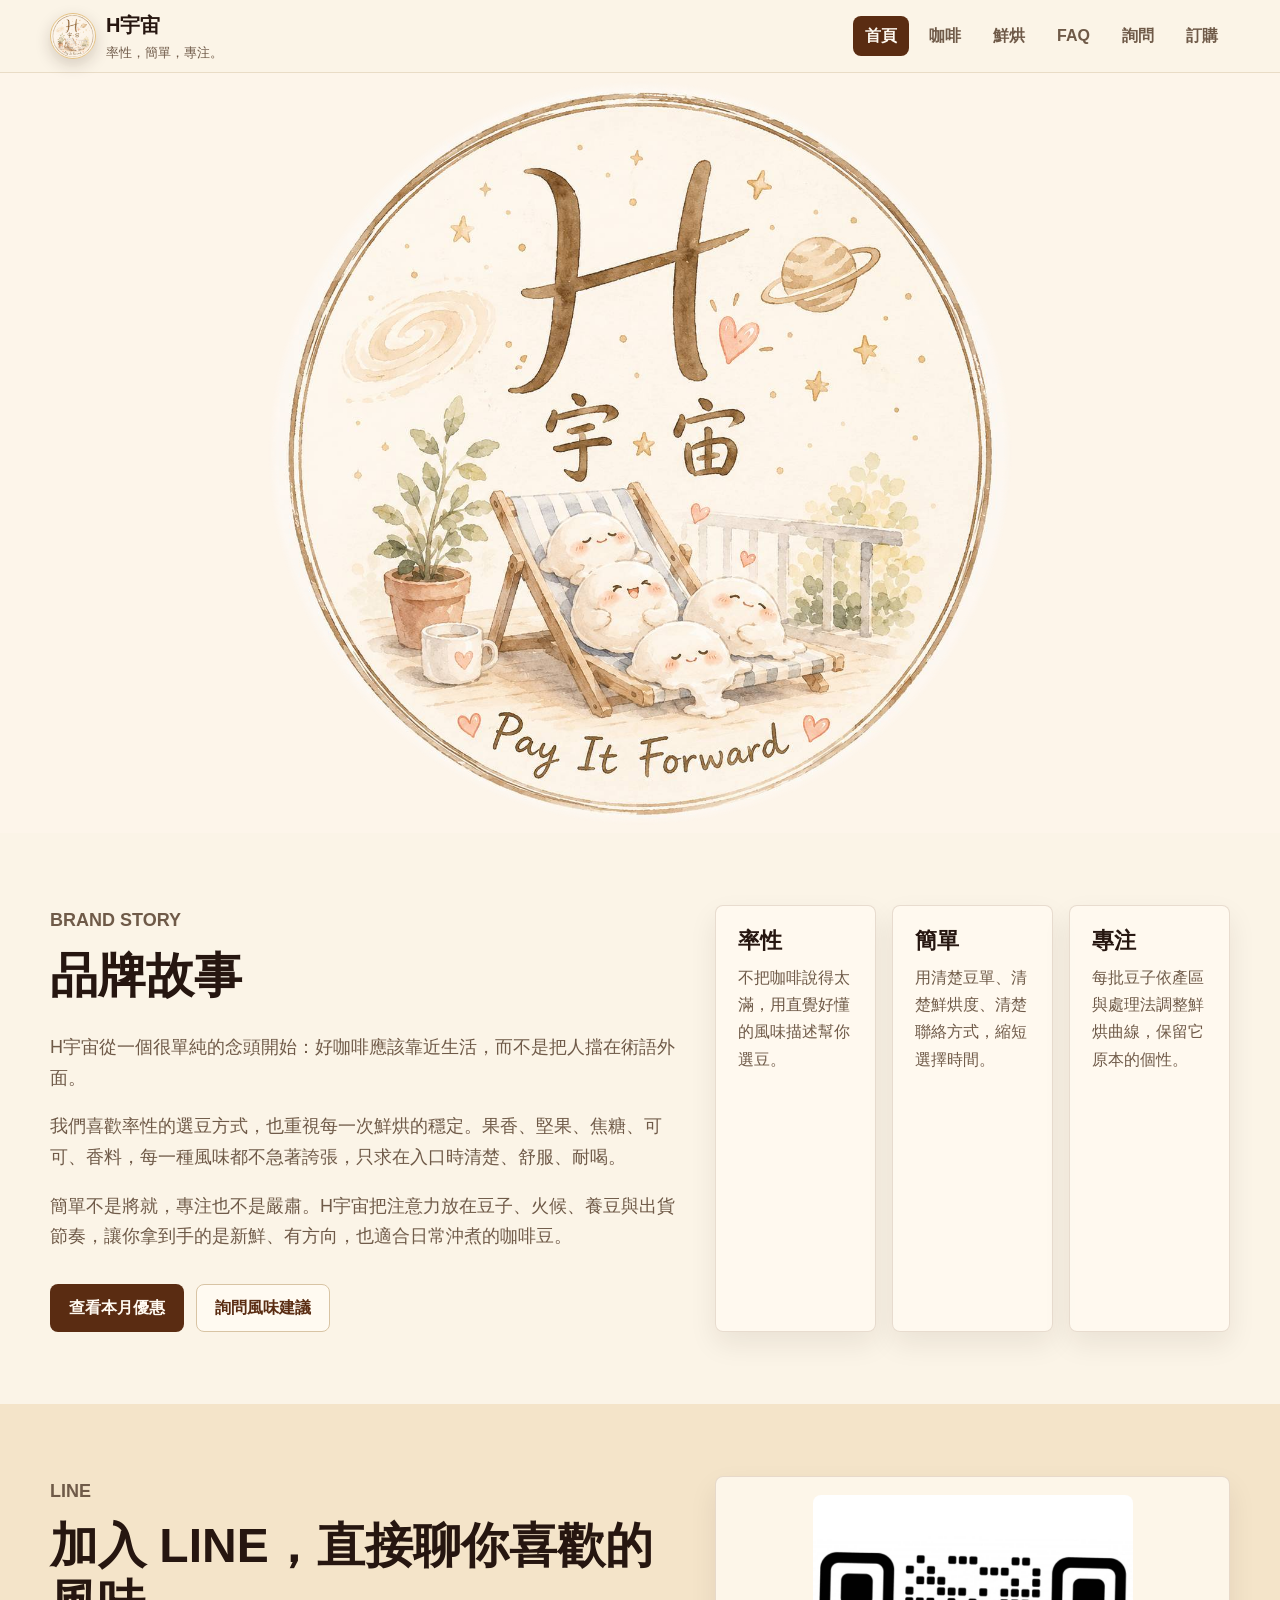
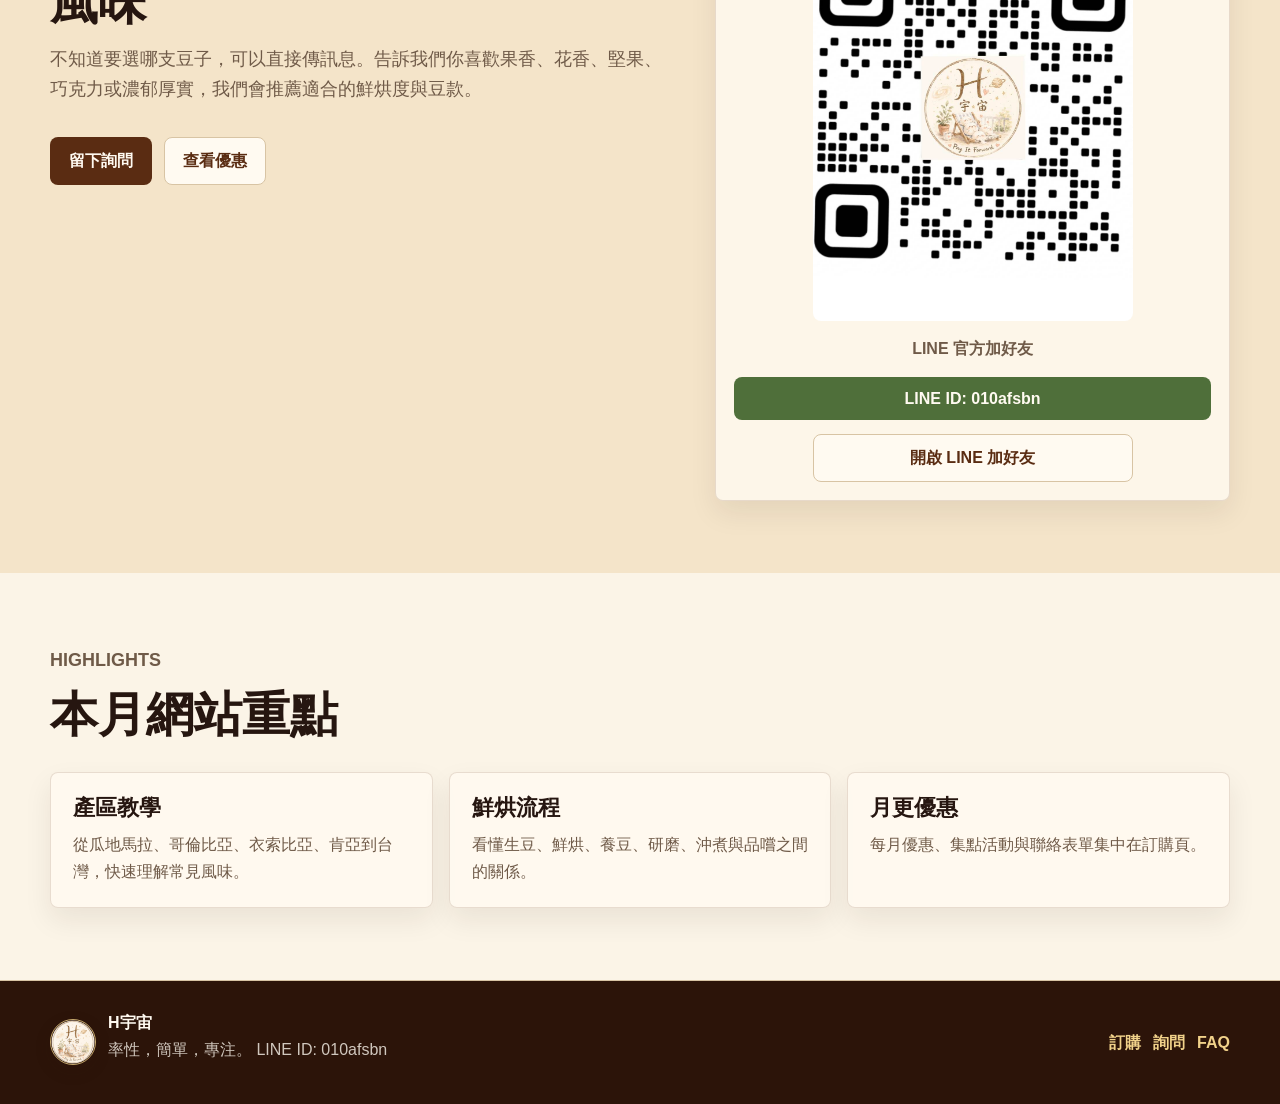
==== commit c1a2216a: "Add files via upload" ====
--- a/index.html
+++ b/index.html
@@ -15,11 +15,11 @@
     <meta property="og:title" content="H宇宙">
     <meta property="og:description" content="率性、簡單、專注。以鮮烘豆單與 LINE 諮詢，找到適合日常的一杯咖啡。">
     <meta property="og:url" content="https://go1688tw.github.io/yn/">
-    <meta property="og:image" content="https://go1688tw.github.io/yn/assets/images/social/og-h-universe-pay-it-forward.png">
+    <meta property="og:image" content="https://go1688tw.github.io/yn/assets/images/social/og-h-universe-pay-it-forward-20260714.png">
     <meta name="twitter:card" content="summary_large_image">
     <meta name="twitter:title" content="H宇宙">
     <meta name="twitter:description" content="率性、簡單、專注。以鮮烘豆單與 LINE 諮詢，找到適合日常的一杯咖啡。">
-    <meta name="twitter:image" content="https://go1688tw.github.io/yn/assets/images/social/og-h-universe-pay-it-forward.png">
+    <meta name="twitter:image" content="https://go1688tw.github.io/yn/assets/images/social/og-h-universe-pay-it-forward-20260714.png">
     <link rel="icon" href="assets/images/logo/h-universe-pay-it-forward-logo-transparent.png">
     <link rel="apple-touch-icon" href="assets/images/logo/h-universe-pay-it-forward-logo-transparent.png">
     <link rel="stylesheet" href="assets/css/styles.css?v=20260714-logo-paper">
@@ -29,7 +29,7 @@
         "@type": "Store",
         "name": "H宇宙",
         "description": "鮮烘咖啡豆、月豆單、咖啡風味建議與 LINE 訂購諮詢。",
-        "image": "https://go1688tw.github.io/yn/assets/images/social/og-h-universe-pay-it-forward.png",
+        "image": "https://go1688tw.github.io/yn/assets/images/social/og-h-universe-pay-it-forward-20260714.png",
         "logo": "https://go1688tw.github.io/yn/assets/images/logo/h-universe-pay-it-forward-logo-transparent.png",
         "url": "https://go1688tw.github.io/yn/",
         "contactPoint": {
@@ -48,6 +48,6 @@
     <footer class="site-footer" id="site-footer"></footer>
     <script src="https://code.jquery.com/jquery-3.7.1.min.js"></script>
     <script src="assets/js/form-config.js"></script>
-    <script src="assets/js/app.js"></script>
+    <script src="assets/js/app.js?v=20260714-qr-5647"></script>
   </body>
 </html>
